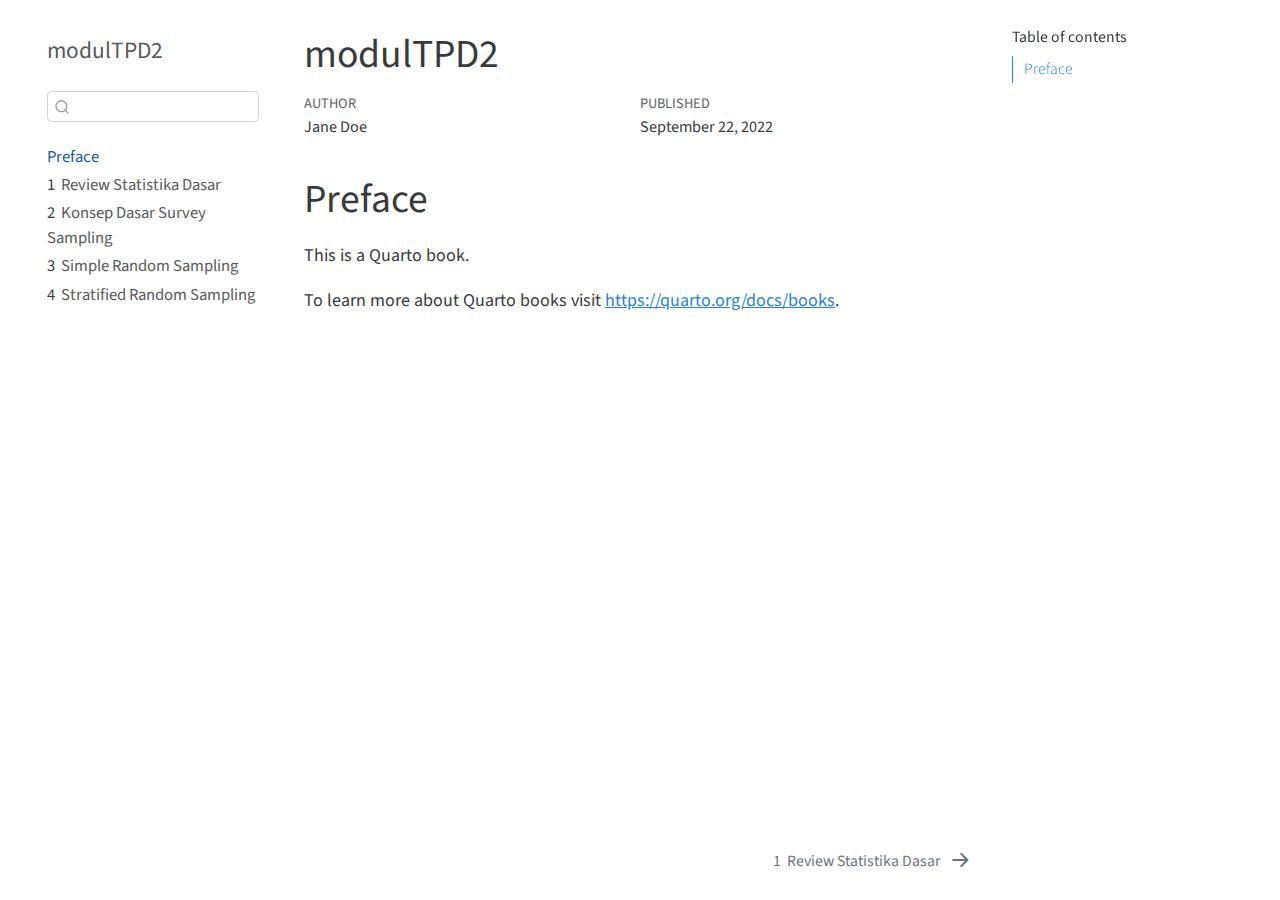
==== docs/index.html @ 730d4356 "Publish book" ====
<!DOCTYPE html>
<html xmlns="http://www.w3.org/1999/xhtml" lang="en" xml:lang="en"><head>

<meta charset="utf-8">
<meta name="generator" content="quarto-1.0.38">

<meta name="viewport" content="width=device-width, initial-scale=1.0, user-scalable=yes">

<meta name="author" content="Jane Doe">
<meta name="dcterms.date" content="2022-09-22">

<title>modulTPD2</title>
<style>
code{white-space: pre-wrap;}
span.smallcaps{font-variant: small-caps;}
span.underline{text-decoration: underline;}
div.column{display: inline-block; vertical-align: top; width: 50%;}
div.hanging-indent{margin-left: 1.5em; text-indent: -1.5em;}
ul.task-list{list-style: none;}
</style>


<script src="site_libs/quarto-nav/quarto-nav.js"></script>
<script src="site_libs/quarto-nav/headroom.min.js"></script>
<script src="site_libs/clipboard/clipboard.min.js"></script>
<script src="site_libs/quarto-search/autocomplete.umd.js"></script>
<script src="site_libs/quarto-search/fuse.min.js"></script>
<script src="site_libs/quarto-search/quarto-search.js"></script>
<meta name="quarto:offset" content="./">
<link href="./1-Review.html" rel="next">
<script src="site_libs/quarto-html/quarto.js"></script>
<script src="site_libs/quarto-html/popper.min.js"></script>
<script src="site_libs/quarto-html/tippy.umd.min.js"></script>
<script src="site_libs/quarto-html/anchor.min.js"></script>
<link href="site_libs/quarto-html/tippy.css" rel="stylesheet">
<link href="site_libs/quarto-html/quarto-syntax-highlighting.css" rel="stylesheet" id="quarto-text-highlighting-styles">
<script src="site_libs/bootstrap/bootstrap.min.js"></script>
<link href="site_libs/bootstrap/bootstrap-icons.css" rel="stylesheet">
<link href="site_libs/bootstrap/bootstrap.min.css" rel="stylesheet" id="quarto-bootstrap" data-mode="light">
<script id="quarto-search-options" type="application/json">{
  "location": "sidebar",
  "copy-button": false,
  "collapse-after": 3,
  "panel-placement": "start",
  "type": "textbox",
  "limit": 20,
  "language": {
    "search-no-results-text": "No results",
    "search-matching-documents-text": "matching documents",
    "search-copy-link-title": "Copy link to search",
    "search-hide-matches-text": "Hide additional matches",
    "search-more-match-text": "more match in this document",
    "search-more-matches-text": "more matches in this document",
    "search-clear-button-title": "Clear",
    "search-detached-cancel-button-title": "Cancel",
    "search-submit-button-title": "Submit"
  }
}</script>


</head>

<body class="nav-sidebar floating">

<div id="quarto-search-results"></div>
  <header id="quarto-header" class="headroom fixed-top">
  <nav class="quarto-secondary-nav" data-bs-toggle="collapse" data-bs-target="#quarto-sidebar" aria-controls="quarto-sidebar" aria-expanded="false" aria-label="Toggle sidebar navigation" onclick="if (window.quartoToggleHeadroom) { window.quartoToggleHeadroom(); }">
    <div class="container-fluid d-flex justify-content-between">
      <h1 class="quarto-secondary-nav-title">modulTPD2</h1>
      <button type="button" class="quarto-btn-toggle btn" aria-label="Show secondary navigation">
        <i class="bi bi-chevron-right"></i>
      </button>
    </div>
  </nav>
</header>
<!-- content -->
<div id="quarto-content" class="quarto-container page-columns page-rows-contents page-layout-article">
<!-- sidebar -->
  <nav id="quarto-sidebar" class="sidebar collapse sidebar-navigation floating overflow-auto">
    <div class="pt-lg-2 mt-2 text-left sidebar-header">
    <div class="sidebar-title mb-0 py-0">
      <a href="./">modulTPD2</a> 
    </div>
      </div>
      <div class="mt-2 flex-shrink-0 align-items-center">
        <div class="sidebar-search">
        <div id="quarto-search" class="" title="Search"></div>
        </div>
      </div>
    <div class="sidebar-menu-container"> 
    <ul class="list-unstyled mt-1">
        <li class="sidebar-item">
  <div class="sidebar-item-container"> 
  <a href="./index.html" class="sidebar-item-text sidebar-link active">Preface</a>
  </div>
</li>
        <li class="sidebar-item">
  <div class="sidebar-item-container"> 
  <a href="./1-Review.html" class="sidebar-item-text sidebar-link"><span class="chapter-number">1</span>&nbsp; <span class="chapter-title">Review Statistika Dasar</span></a>
  </div>
</li>
        <li class="sidebar-item">
  <div class="sidebar-item-container"> 
  <a href="./2-Terminologi.html" class="sidebar-item-text sidebar-link"><span class="chapter-number">2</span>&nbsp; <span class="chapter-title">Konsep Dasar Survey Sampling</span></a>
  </div>
</li>
        <li class="sidebar-item">
  <div class="sidebar-item-container"> 
  <a href="./3-SimpleRandom.html" class="sidebar-item-text sidebar-link"><span class="chapter-number">3</span>&nbsp; <span class="chapter-title">Simple Random Sampling</span></a>
  </div>
</li>
        <li class="sidebar-item">
  <div class="sidebar-item-container"> 
  <a href="./4-Stratified.html" class="sidebar-item-text sidebar-link"><span class="chapter-number">4</span>&nbsp; <span class="chapter-title">Stratified Random Sampling</span></a>
  </div>
</li>
    </ul>
    </div>
</nav>
<!-- margin-sidebar -->
    <div id="quarto-margin-sidebar" class="sidebar margin-sidebar">
        <nav id="TOC" role="doc-toc">
    <h2 id="toc-title">Table of contents</h2>
   
  <ul>
  <li><a href="#preface" id="toc-preface" class="nav-link active" data-scroll-target="#preface">Preface</a></li>
  </ul>
</nav>
    </div>
<!-- main -->
<main class="content" id="quarto-document-content">

<header id="title-block-header" class="quarto-title-block default">
<div class="quarto-title">
<h1 class="title d-none d-lg-block">modulTPD2</h1>
</div>



<div class="quarto-title-meta">

    <div>
    <div class="quarto-title-meta-heading">Author</div>
    <div class="quarto-title-meta-contents">
             <p>Jane Doe </p>
          </div>
  </div>
    
    <div>
    <div class="quarto-title-meta-heading">Published</div>
    <div class="quarto-title-meta-contents">
      <p class="date">September 22, 2022</p>
    </div>
  </div>
    
  </div>
  

</header>

<section id="preface" class="level1 unnumbered">
<h1 class="unnumbered">Preface</h1>
<p>This is a Quarto book.</p>
<p>To learn more about Quarto books visit <a href="https://quarto.org/docs/books" class="uri">https://quarto.org/docs/books</a>.</p>


</section>

</main> <!-- /main -->
<script id="quarto-html-after-body" type="application/javascript">
window.document.addEventListener("DOMContentLoaded", function (event) {
  const toggleBodyColorMode = (bsSheetEl) => {
    const mode = bsSheetEl.getAttribute("data-mode");
    const bodyEl = window.document.querySelector("body");
    if (mode === "dark") {
      bodyEl.classList.add("quarto-dark");
      bodyEl.classList.remove("quarto-light");
    } else {
      bodyEl.classList.add("quarto-light");
      bodyEl.classList.remove("quarto-dark");
    }
  }
  const toggleBodyColorPrimary = () => {
    const bsSheetEl = window.document.querySelector("link#quarto-bootstrap");
    if (bsSheetEl) {
      toggleBodyColorMode(bsSheetEl);
    }
  }
  toggleBodyColorPrimary();  
  const icon = "";
  const anchorJS = new window.AnchorJS();
  anchorJS.options = {
    placement: 'right',
    icon: icon
  };
  anchorJS.add('.anchored');
  const clipboard = new window.ClipboardJS('.code-copy-button', {
    target: function(trigger) {
      return trigger.previousElementSibling;
    }
  });
  clipboard.on('success', function(e) {
    // button target
    const button = e.trigger;
    // don't keep focus
    button.blur();
    // flash "checked"
    button.classList.add('code-copy-button-checked');
    var currentTitle = button.getAttribute("title");
    button.setAttribute("title", "Copied!");
    setTimeout(function() {
      button.setAttribute("title", currentTitle);
      button.classList.remove('code-copy-button-checked');
    }, 1000);
    // clear code selection
    e.clearSelection();
  });
  function tippyHover(el, contentFn) {
    const config = {
      allowHTML: true,
      content: contentFn,
      maxWidth: 500,
      delay: 100,
      arrow: false,
      appendTo: function(el) {
          return el.parentElement;
      },
      interactive: true,
      interactiveBorder: 10,
      theme: 'quarto',
      placement: 'bottom-start'
    };
    window.tippy(el, config); 
  }
  const noterefs = window.document.querySelectorAll('a[role="doc-noteref"]');
  for (var i=0; i<noterefs.length; i++) {
    const ref = noterefs[i];
    tippyHover(ref, function() {
      let href = ref.getAttribute('href');
      try { href = new URL(href).hash; } catch {}
      const id = href.replace(/^#\/?/, "");
      const note = window.document.getElementById(id);
      return note.innerHTML;
    });
  }
  var bibliorefs = window.document.querySelectorAll('a[role="doc-biblioref"]');
  for (var i=0; i<bibliorefs.length; i++) {
    const ref = bibliorefs[i];
    const cites = ref.parentNode.getAttribute('data-cites').split(' ');
    tippyHover(ref, function() {
      var popup = window.document.createElement('div');
      cites.forEach(function(cite) {
        var citeDiv = window.document.createElement('div');
        citeDiv.classList.add('hanging-indent');
        citeDiv.classList.add('csl-entry');
        var biblioDiv = window.document.getElementById('ref-' + cite);
        if (biblioDiv) {
          citeDiv.innerHTML = biblioDiv.innerHTML;
        }
        popup.appendChild(citeDiv);
      });
      return popup.innerHTML;
    });
  }
});
</script>
<nav class="page-navigation">
  <div class="nav-page nav-page-previous">
  </div>
  <div class="nav-page nav-page-next">
      <a href="./1-Review.html" class="pagination-link">
        <span class="nav-page-text"><span class="chapter-number">1</span>&nbsp; <span class="chapter-title">Review Statistika Dasar</span></span> <i class="bi bi-arrow-right-short"></i>
      </a>
  </div>
</nav>
</div> <!-- /content -->



</body></html>
---- docs/site_libs/quarto-html/tippy.css ----
.tippy-box[data-animation=fade][data-state=hidden]{opacity:0}[data-tippy-root]{max-width:calc(100vw - 10px)}.tippy-box{position:relative;background-color:#333;color:#fff;border-radius:4px;font-size:14px;line-height:1.4;white-space:normal;outline:0;transition-property:transform,visibility,opacity}.tippy-box[data-placement^=top]>.tippy-arrow{bottom:0}.tippy-box[data-placement^=top]>.tippy-arrow:before{bottom:-7px;left:0;border-width:8px 8px 0;border-top-color:initial;transform-origin:center top}.tippy-box[data-placement^=bottom]>.tippy-arrow{top:0}.tippy-box[data-placement^=bottom]>.tippy-arrow:before{top:-7px;left:0;border-width:0 8px 8px;border-bottom-color:initial;transform-origin:center bottom}.tippy-box[data-placement^=left]>.tippy-arrow{right:0}.tippy-box[data-placement^=left]>.tippy-arrow:before{border-width:8px 0 8px 8px;border-left-color:initial;right:-7px;transform-origin:center left}.tippy-box[data-placement^=right]>.tippy-arrow{left:0}.tippy-box[data-placement^=right]>.tippy-arrow:before{left:-7px;border-width:8px 8px 8px 0;border-right-color:initial;transform-origin:center right}.tippy-box[data-inertia][data-state=visible]{transition-timing-function:cubic-bezier(.54,1.5,.38,1.11)}.tippy-arrow{width:16px;height:16px;color:#333}.tippy-arrow:before{content:"";position:absolute;border-color:transparent;border-style:solid}.tippy-content{position:relative;padding:5px 9px;z-index:1}
---- docs/site_libs/quarto-html/quarto-syntax-highlighting.css ----
/* quarto syntax highlight colors */
:root {
  --quarto-hl-ot-color: #003B4F;
  --quarto-hl-at-color: #657422;
  --quarto-hl-ss-color: #20794D;
  --quarto-hl-an-color: #5E5E5E;
  --quarto-hl-fu-color: #4758AB;
  --quarto-hl-st-color: #20794D;
  --quarto-hl-cf-color: #003B4F;
  --quarto-hl-op-color: #5E5E5E;
  --quarto-hl-er-color: #AD0000;
  --quarto-hl-bn-color: #AD0000;
  --quarto-hl-al-color: #AD0000;
  --quarto-hl-va-color: #111111;
  --quarto-hl-bu-color: inherit;
  --quarto-hl-ex-color: inherit;
  --quarto-hl-pp-color: #AD0000;
  --quarto-hl-in-color: #5E5E5E;
  --quarto-hl-vs-color: #20794D;
  --quarto-hl-wa-color: #5E5E5E;
  --quarto-hl-do-color: #5E5E5E;
  --quarto-hl-im-color: #00769E;
  --quarto-hl-ch-color: #20794D;
  --quarto-hl-dt-color: #AD0000;
  --quarto-hl-fl-color: #AD0000;
  --quarto-hl-co-color: #5E5E5E;
  --quarto-hl-cv-color: #5E5E5E;
  --quarto-hl-cn-color: #8f5902;
  --quarto-hl-sc-color: #5E5E5E;
  --quarto-hl-dv-color: #AD0000;
  --quarto-hl-kw-color: #003B4F;
}

/* other quarto variables */
:root {
  --quarto-font-monospace: SFMono-Regular, Menlo, Monaco, Consolas, "Liberation Mono", "Courier New", monospace;
}

pre > code.sourceCode > span {
  color: #003B4F;
}

code span {
  color: #003B4F;
}

code.sourceCode > span {
  color: #003B4F;
}

div.sourceCode,
div.sourceCode pre.sourceCode {
  color: #003B4F;
}

code span.ot {
  color: #003B4F;
}

code span.at {
  color: #657422;
}

code span.ss {
  color: #20794D;
}

code span.an {
  color: #5E5E5E;
}

code span.fu {
  color: #4758AB;
}

code span.st {
  color: #20794D;
}

code span.cf {
  color: #003B4F;
}

code span.op {
  color: #5E5E5E;
}

code span.er {
  color: #AD0000;
}

code span.bn {
  color: #AD0000;
}

code span.al {
  color: #AD0000;
}

code span.va {
  color: #111111;
}

code span.pp {
  color: #AD0000;
}

code span.in {
  color: #5E5E5E;
}

code span.vs {
  color: #20794D;
}

code span.wa {
  color: #5E5E5E;
  font-style: italic;
}

code span.do {
  color: #5E5E5E;
  font-style: italic;
}

code span.im {
  color: #00769E;
}

code span.ch {
  color: #20794D;
}

code span.dt {
  color: #AD0000;
}

code span.fl {
  color: #AD0000;
}

code span.co {
  color: #5E5E5E;
}

code span.cv {
  color: #5E5E5E;
  font-style: italic;
}

code span.cn {
  color: #8f5902;
}

code span.sc {
  color: #5E5E5E;
}

code span.dv {
  color: #AD0000;
}

code span.kw {
  color: #003B4F;
}

.prevent-inlining {
  content: "</";
}

/*# sourceMappingURL=debc5d5d77c3f9108843748ff7464032.css.map */
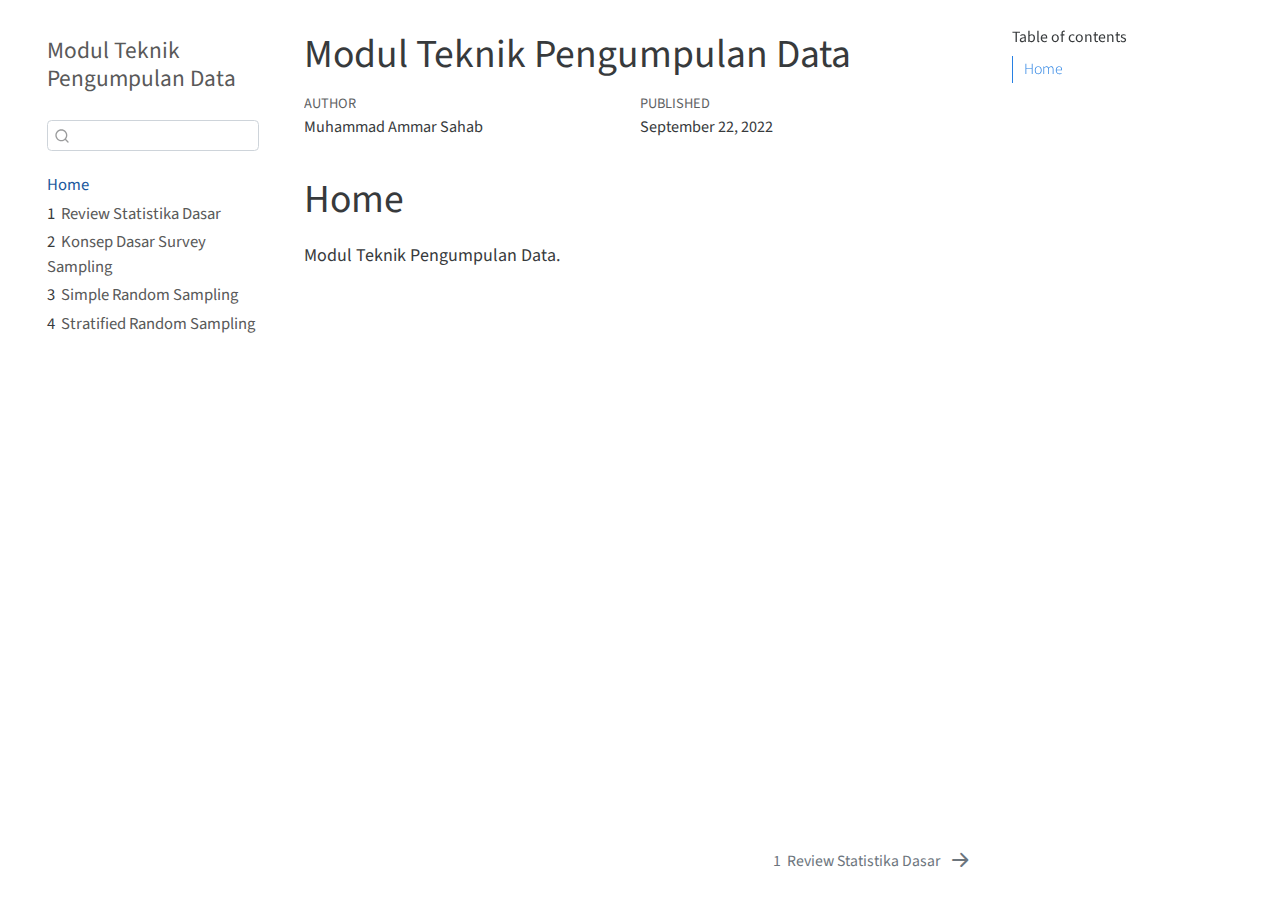
==== commit f96c3c77: "Publish book" ====
--- a/docs/index.html
+++ b/docs/index.html
@@ -6,10 +6,10 @@
 
 <meta name="viewport" content="width=device-width, initial-scale=1.0, user-scalable=yes">
 
-<meta name="author" content="Jane Doe">
+<meta name="author" content="Muhammad Ammar Sahab">
 <meta name="dcterms.date" content="2022-09-22">
 
-<title>modulTPD2</title>
+<title>Modul Teknik Pengumpulan Data</title>
 <style>
 code{white-space: pre-wrap;}
 span.smallcaps{font-variant: small-caps;}
@@ -66,7 +66,7 @@
   <header id="quarto-header" class="headroom fixed-top">
   <nav class="quarto-secondary-nav" data-bs-toggle="collapse" data-bs-target="#quarto-sidebar" aria-controls="quarto-sidebar" aria-expanded="false" aria-label="Toggle sidebar navigation" onclick="if (window.quartoToggleHeadroom) { window.quartoToggleHeadroom(); }">
     <div class="container-fluid d-flex justify-content-between">
-      <h1 class="quarto-secondary-nav-title">modulTPD2</h1>
+      <h1 class="quarto-secondary-nav-title">Modul Teknik Pengumpulan Data</h1>
       <button type="button" class="quarto-btn-toggle btn" aria-label="Show secondary navigation">
         <i class="bi bi-chevron-right"></i>
       </button>
@@ -79,7 +79,7 @@
   <nav id="quarto-sidebar" class="sidebar collapse sidebar-navigation floating overflow-auto">
     <div class="pt-lg-2 mt-2 text-left sidebar-header">
     <div class="sidebar-title mb-0 py-0">
-      <a href="./">modulTPD2</a> 
+      <a href="./">Modul Teknik Pengumpulan Data</a> 
     </div>
       </div>
       <div class="mt-2 flex-shrink-0 align-items-center">
@@ -91,7 +91,7 @@
     <ul class="list-unstyled mt-1">
         <li class="sidebar-item">
   <div class="sidebar-item-container"> 
-  <a href="./index.html" class="sidebar-item-text sidebar-link active">Preface</a>
+  <a href="./index.html" class="sidebar-item-text sidebar-link active">Home</a>
   </div>
 </li>
         <li class="sidebar-item">
@@ -123,7 +123,7 @@
     <h2 id="toc-title">Table of contents</h2>
    
   <ul>
-  <li><a href="#preface" id="toc-preface" class="nav-link active" data-scroll-target="#preface">Preface</a></li>
+  <li><a href="#home" id="toc-home" class="nav-link active" data-scroll-target="#home">Home</a></li>
   </ul>
 </nav>
     </div>
@@ -132,7 +132,7 @@
 
 <header id="title-block-header" class="quarto-title-block default">
 <div class="quarto-title">
-<h1 class="title d-none d-lg-block">modulTPD2</h1>
+<h1 class="title d-none d-lg-block">Modul Teknik Pengumpulan Data</h1>
 </div>
 
 
@@ -142,7 +142,7 @@
     <div>
     <div class="quarto-title-meta-heading">Author</div>
     <div class="quarto-title-meta-contents">
-             <p>Jane Doe </p>
+             <p>Muhammad Ammar Sahab </p>
           </div>
   </div>
     
@@ -158,10 +158,9 @@
 
 </header>
 
-<section id="preface" class="level1 unnumbered">
-<h1 class="unnumbered">Preface</h1>
-<p>This is a Quarto book.</p>
-<p>To learn more about Quarto books visit <a href="https://quarto.org/docs/books" class="uri">https://quarto.org/docs/books</a>.</p>
+<section id="home" class="level1 unnumbered">
+<h1 class="unnumbered">Home</h1>
+<p>Modul Teknik Pengumpulan Data.</p>
 
 
 </section>
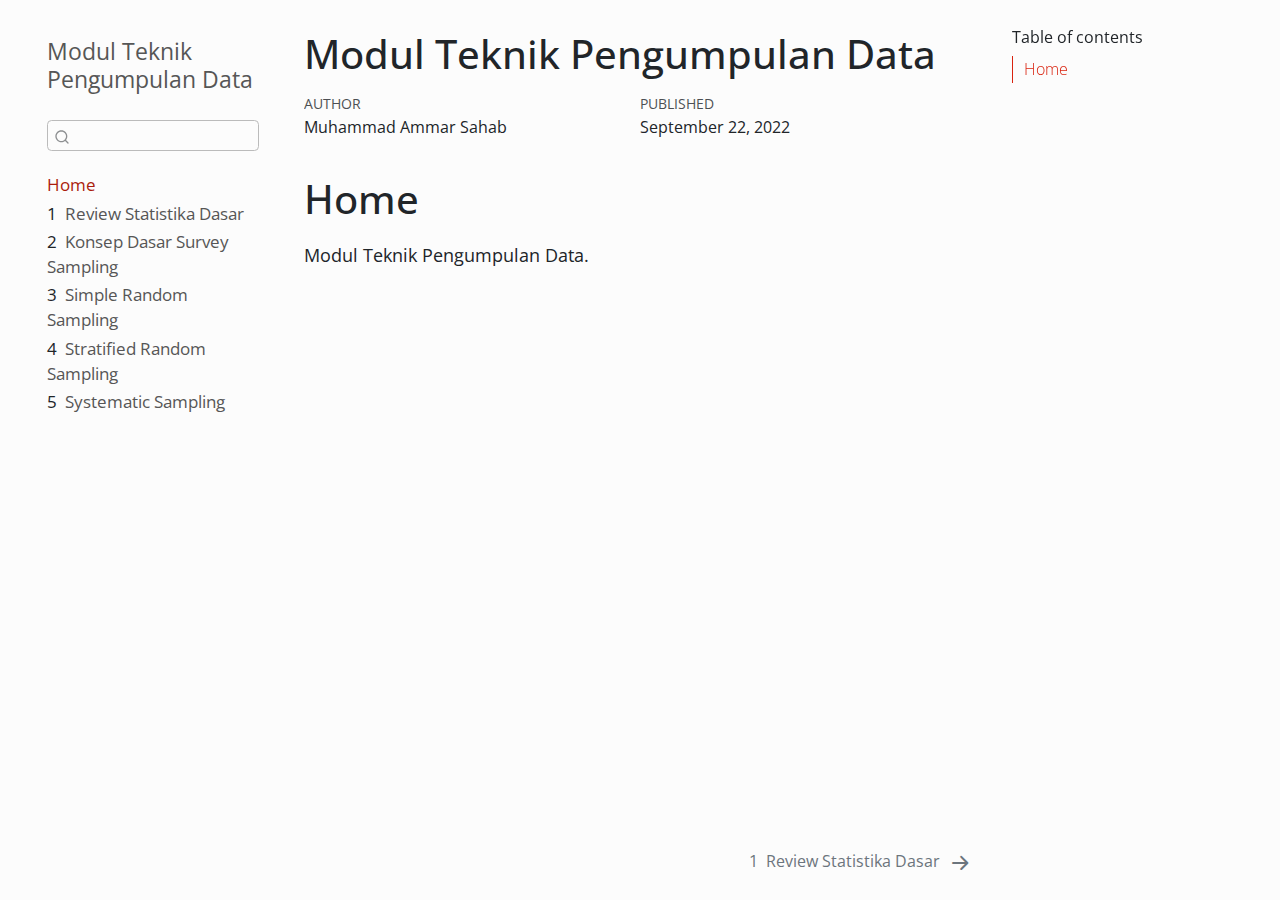
==== commit 637c7758: "FInished MPC" ====
--- a/docs/index.html
+++ b/docs/index.html
@@ -112,6 +112,11 @@
         <li class="sidebar-item">
   <div class="sidebar-item-container"> 
   <a href="./4-Stratified.html" class="sidebar-item-text sidebar-link"><span class="chapter-number">4</span>&nbsp; <span class="chapter-title">Stratified Random Sampling</span></a>
+  </div>
+</li>
+        <li class="sidebar-item">
+  <div class="sidebar-item-container"> 
+  <a href="./5-Systematic.html" class="sidebar-item-text sidebar-link"><span class="chapter-number">5</span>&nbsp; <span class="chapter-title">Systematic Sampling</span></a>
   </div>
 </li>
     </ul>
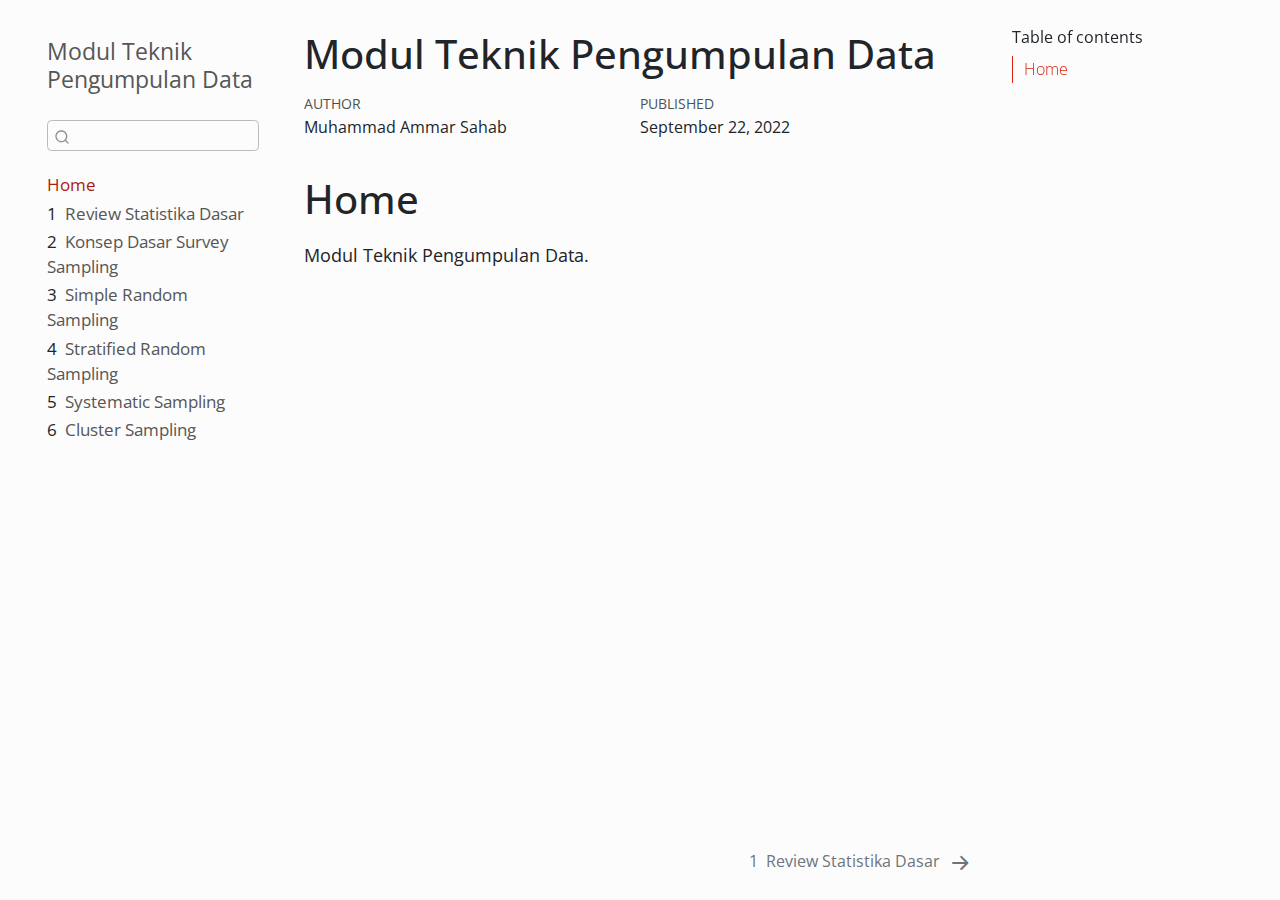
==== commit bd2a2e37: "added cluster sampling" ====
--- a/docs/index.html
+++ b/docs/index.html
@@ -117,6 +117,11 @@
         <li class="sidebar-item">
   <div class="sidebar-item-container"> 
   <a href="./5-Systematic.html" class="sidebar-item-text sidebar-link"><span class="chapter-number">5</span>&nbsp; <span class="chapter-title">Systematic Sampling</span></a>
+  </div>
+</li>
+        <li class="sidebar-item">
+  <div class="sidebar-item-container"> 
+  <a href="./6-Cluster.html" class="sidebar-item-text sidebar-link"><span class="chapter-number">6</span>&nbsp; <span class="chapter-title">Cluster Sampling</span></a>
   </div>
 </li>
     </ul>
